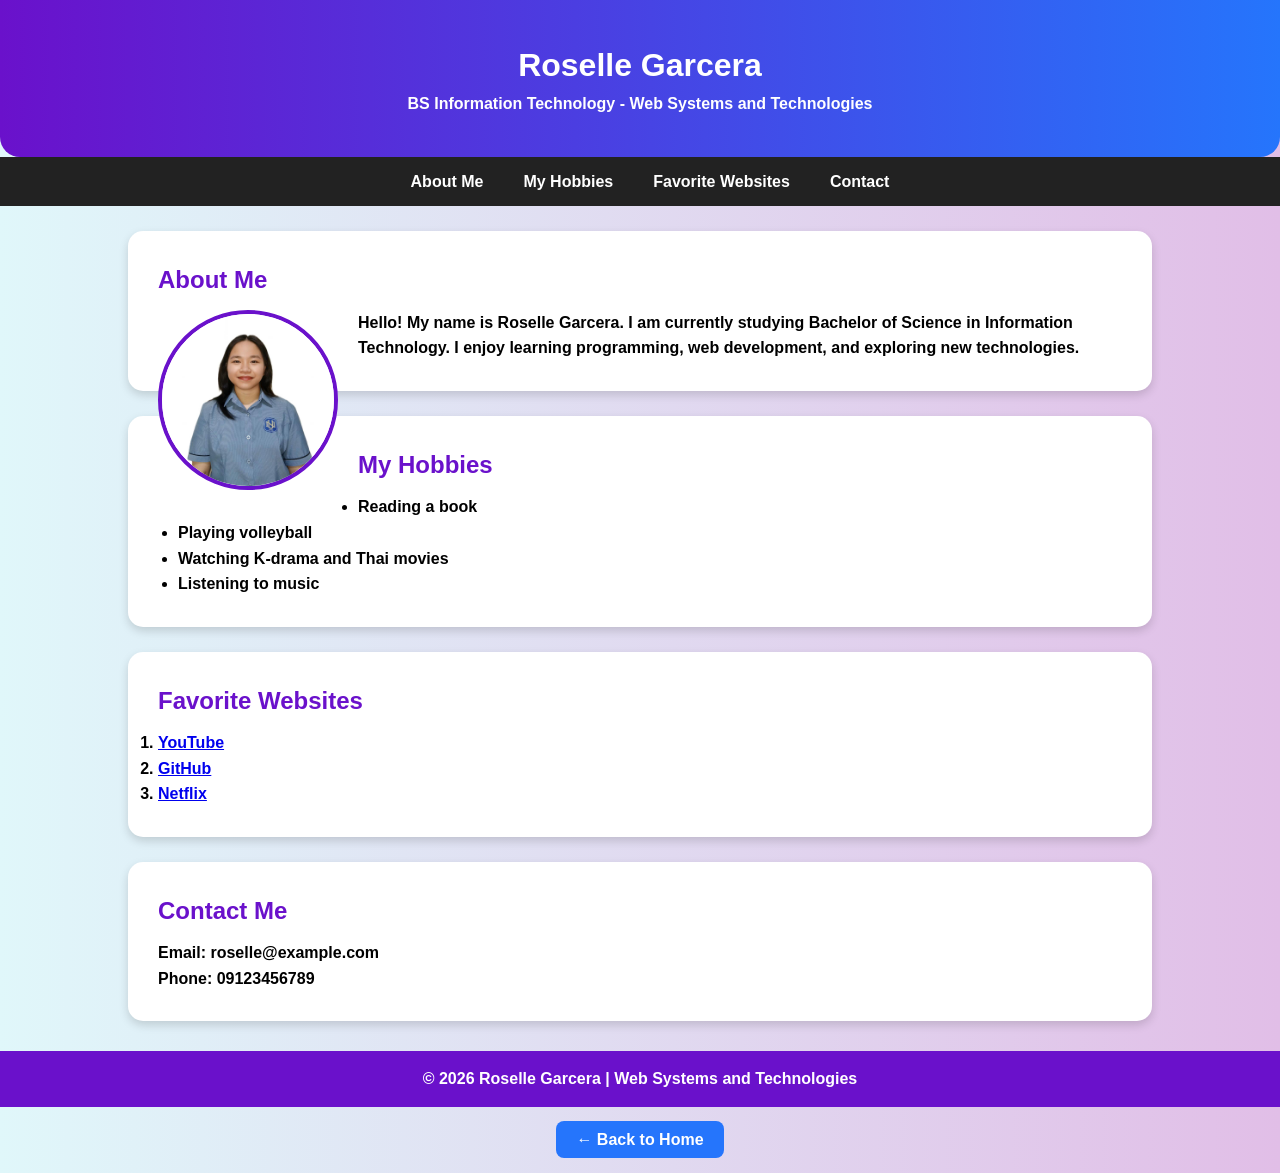
==== about.html @ 8328f9c2 "first commit" ====
<!DOCTYPE html>
<html lang="en">
<head>
    <meta charset="UTF-8">
    <title>My Personal Website</title>
    <link rel="stylesheet" href="about.css">
</head>
 
<body>
 
<header>
    <h1>Roselle Garcera</h1>
    <p>BS Information Technology - Web Systems and Technologies</p>
</header>
 
<nav>
    <ul>
        <li><a href="#about">About Me</a></li>
        <li><a href="#hobbies">My Hobbies</a></li>
        <li><a href="#websites">Favorite Websites</a></li>
        <li><a href="#contact">Contact</a></li>
    </ul>
</nav>
 
<section id="about">
    <h2>About Me</h2>
    <img src="assets/me_picture.jpg" alt="My Photo" class="profile-pic">
    <p>
        Hello! My name is Roselle Garcera. I am currently studying
        Bachelor of Science in Information Technology. I enjoy learning
        programming, web development, and exploring new technologies.
    </p>
</section>
 
<section id="hobbies">
    <h2>My Hobbies</h2>
    <ul>
        <li>Reading a book</li>
        <li>Playing volleyball</li>
        <li>Watching K-drama and Thai movies</li>
        <li>Listening to music</li>
    </ul>
</section>
 
<section id="websites">
    <h2>Favorite Websites</h2>
    <ol>
        <li><a href="https://www.youtube.com" target="_blank">YouTube</a></li>
        <li><a href="https://github.com" target="_blank">GitHub</a></li>
        <li><a href="https://www.netflix.com" target="_blank">Netflix</a></li>
    </ol>
</section>
 
<section id="contact">
    <h2>Contact Me</h2>
    <p>Email: roselle@example.com</p>
    <p>Phone: 09123456789</p>
</section>
 
<footer>
    <p>© 2026 Roselle Garcera | Web Systems and Technologies</p>
</footer>
 
<div class="back-home">
    <a href="index.html">← Back to Home</a>
</div>

</body>
</html>
---- about.css ----
.profile-pic {
    width: 180px;
    height: 180px;
    border-radius: 50%;
    float: left;
    margin: 0 20px 10px 0;
    object-fit: cover;
    border: 4px solid #6a11cb;
}

.profile-pic:hover {
    box-shadow: 0 0 15px #6a11cb;
    transition: 0.3s;
}

/* Reset */
* {
    margin: 0;
    padding: 0;
    box-sizing: border-box;
}
 
/* Body */
body {
    font-family: 'Segoe UI', sans-serif;
    background: linear-gradient(to right, #e0f7fa, #e1bee7);
    line-height: 1.6;
    font-weight: bold;
}
 
/* Header */
header {
    background: linear-gradient(to right, #6a11cb, #2575fc);
    color: white;
    text-align: center;
    padding: 40px;
    border-bottom-left-radius: 20px;
    border-bottom-right-radius: 20px;
}
 
/* Navigation */
nav {
    background: #222;
}
 
nav ul {
    display: flex;
    justify-content: center;
    list-style: none;
    padding: 12px;
}
 
nav li {
    margin: 0 20px;
}
 
nav a {
    color: #fff;
    text-decoration: none;
    font-weight: bold;
    transition: 0.3s;
}
 
nav a:hover {
    color: #00e5ff;
}
 
/* Sections */
section {
    background: white;
    margin: 25px auto;
    padding: 30px;
    width: 80%;
    border-radius: 15px;
    box-shadow: 0 4px 10px rgba(0,0,0,0.15);
    transition: 0.3s;
}
 
section:hover {
    transform: scale(1.02);
}
 
/* Headings */
h2 {
    color: #6a11cb;
    margin-bottom: 10px;
}
 
/* Lists */
ul {
    margin-left: 20px;
}
 
/* Footer */
footer {
    background: #6a11cb;
    color: white;
    text-align: center;
    padding: 15px;
    margin-top: 30px;
}

.back-home {
    text-align: center;
    margin: 20px;
}
 
.back-home a {
    background: #2575fc;
    color: white;
    padding: 10px 20px;
    text-decoration: none;
    border-radius: 8px;
    font-weight: bold;
    transition: 0.3s;
}
 
.back-home a:hover {
    background: #6a11cb;
}
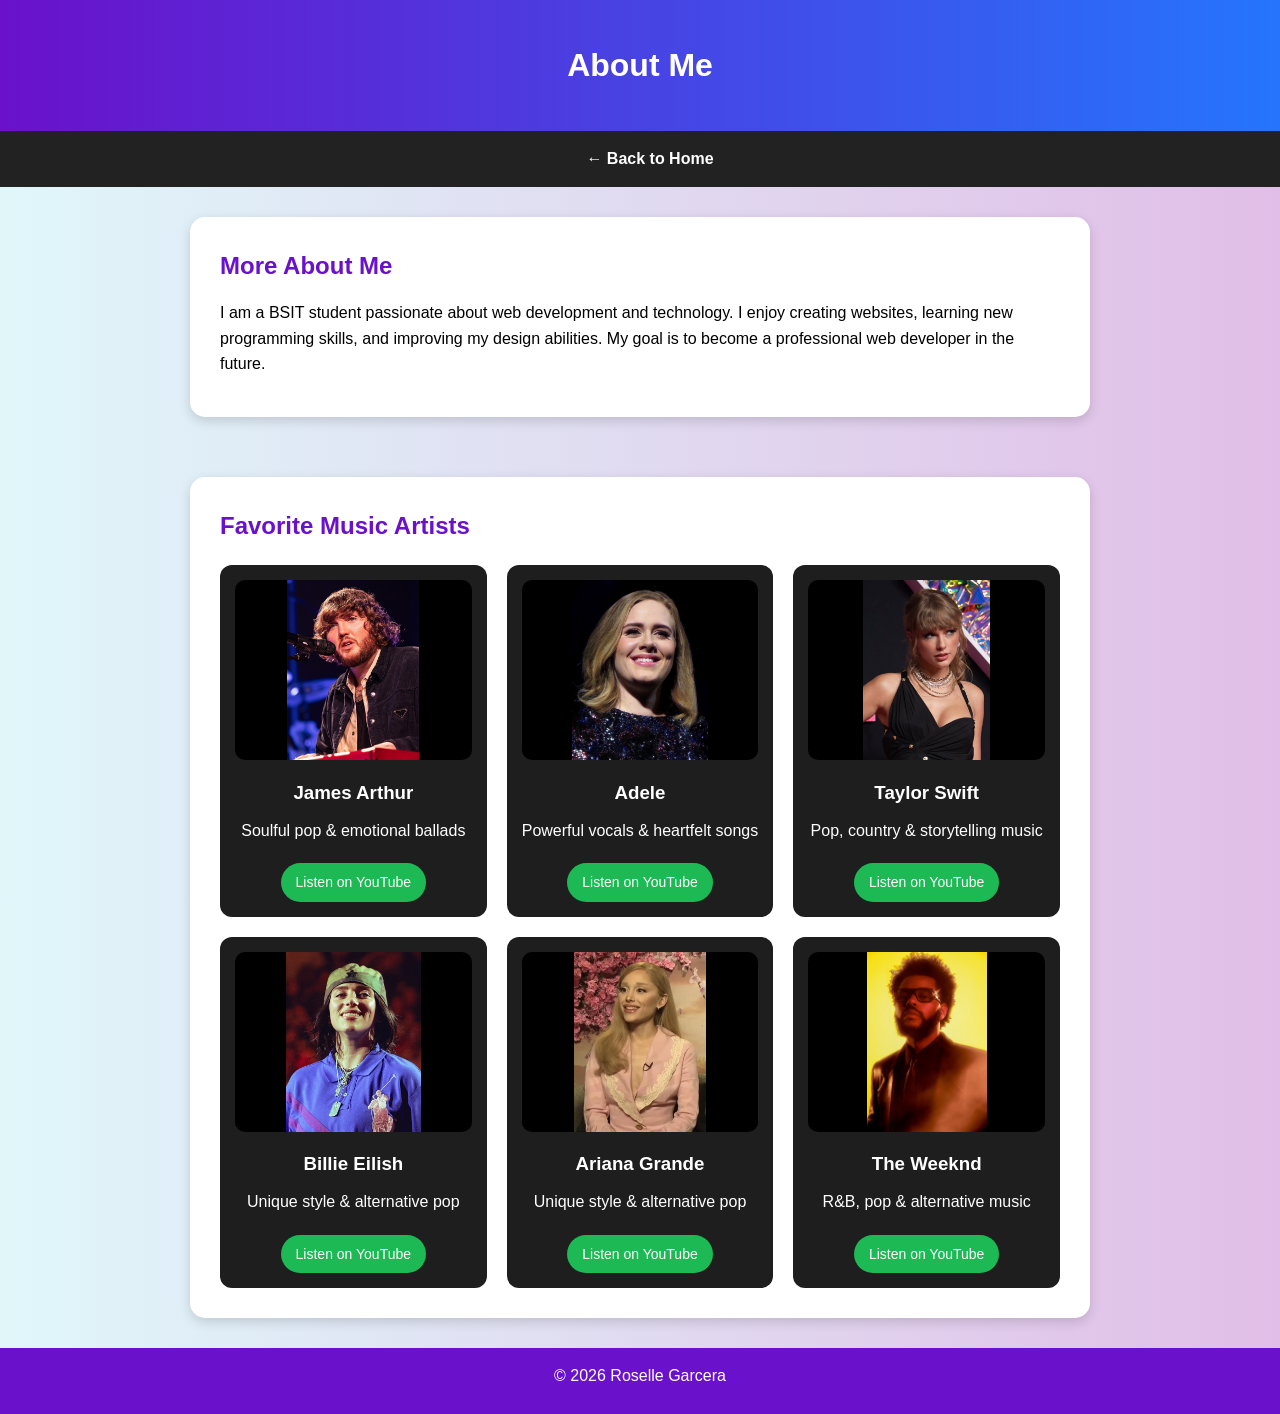
==== commit 20e3a6c9: ""Week 5 - Box Model Improvements"" ====
--- a/about.html
+++ b/about.html
@@ -1,69 +1,86 @@
 <!DOCTYPE html>
 <html lang="en">
 <head>
-    <meta charset="UTF-8">
-    <title>My Personal Website</title>
-    <link rel="stylesheet" href="about.css">
+  <meta charset="UTF-8">
+  <title>About</title>
+  <link rel="stylesheet" href="style.css">
 </head>
- 
+
 <body>
- 
+
 <header>
-    <h1>Roselle Garcera</h1>
-    <p>BS Information Technology - Web Systems and Technologies</p>
+  <h1>About Me</h1>
 </header>
- 
+
 <nav>
-    <ul>
-        <li><a href="#about">About Me</a></li>
-        <li><a href="#hobbies">My Hobbies</a></li>
-        <li><a href="#websites">Favorite Websites</a></li>
-        <li><a href="#contact">Contact</a></li>
-    </ul>
+  <ul>
+    <li><a href="index.html">← Back to Home</a></li>
+  </ul>
 </nav>
- 
-<section id="about">
-    <h2>About Me</h2>
-    <img src="assets/me_picture.jpg" alt="My Photo" class="profile-pic">
-    <p>
-        Hello! My name is Roselle Garcera. I am currently studying
-        Bachelor of Science in Information Technology. I enjoy learning
-        programming, web development, and exploring new technologies.
-    </p>
+
+<section>
+  <h2>More About Me</h2>
+  <p>
+    I am a BSIT student passionate about web development and technology.
+    I enjoy creating websites, learning new programming skills, and improving my
+    design abilities. My goal is to become a professional web developer in the future.
+  </p>
 </section>
- 
-<section id="hobbies">
-    <h2>My Hobbies</h2>
-    <ul>
-        <li>Reading a book</li>
-        <li>Playing volleyball</li>
-        <li>Watching K-drama and Thai movies</li>
-        <li>Listening to music</li>
-    </ul>
+
+<!--  MUSIC SECTION -->
+<section>
+  <h2>Favorite Music Artists </h2>
+
+  <div class="music-container">
+
+    <div class="music-card">
+      <img src="assets/james_arthur.png">
+      <h3>James Arthur</h3>
+      <p>Soulful pop & emotional ballads</p>
+      <a href="https://www.youtube.com/results?search_query=james+arthur+songs" target="_blank">Listen on YouTube</a>
+    </div>
+
+    <div class="music-card">
+      <img src="assets/adele.png">
+      <h3>Adele</h3>
+      <p>Powerful vocals & heartfelt songs</p>
+      <a href="https://www.youtube.com/results?search_query=adele+songs" target="_blank">Listen on YouTube</a>
+    </div>
+
+    <div class="music-card">
+      <img src="assets/taylor_swift.png">
+      <h3>Taylor Swift</h3>
+      <p>Pop, country & storytelling music</p>
+      <a href="https://www.youtube.com/results?search_query=taylor+swift+songs" target="_blank">Listen on YouTube</a>
+    </div>
+
+    <div class="music-card">
+      <img src="assets/billie_eilish.png">
+      <h3>Billie Eilish</h3>
+      <p>Unique style & alternative pop</p>
+      <a href="https://www.youtube.com/results?search_query=billie+eilish+songs" target="_blank">Listen on YouTube</a>
+    </div>
+
+    <div class="music-card">
+      <img src="assets/ariana_grande.png">
+      <h3>Ariana Grande</h3>
+      <p>Unique style & alternative pop</p>
+      <a href="https://www.youtube.com/results?search_query=ariana+grande+songs" target="_blank">Listen on YouTube</a>
+    </div>
+
+    <div class="music-card">
+      <img src="assets/the_weeknd.png">
+      <h3>The Weeknd</h3>
+      <p>R&B, pop & alternative music</p>
+      <a href="https://www.youtube.com/results?search_query=the+weeknd+songs" target="_blank">Listen on YouTube</a>
+    </div>
+
+  </div>
 </section>
- 
-<section id="websites">
-    <h2>Favorite Websites</h2>
-    <ol>
-        <li><a href="https://www.youtube.com" target="_blank">YouTube</a></li>
-        <li><a href="https://github.com" target="_blank">GitHub</a></li>
-        <li><a href="https://www.netflix.com" target="_blank">Netflix</a></li>
-    </ol>
-</section>
- 
-<section id="contact">
-    <h2>Contact Me</h2>
-    <p>Email: roselle@example.com</p>
-    <p>Phone: 09123456789</p>
-</section>
- 
+
 <footer>
-    <p>© 2026 Roselle Garcera | Web Systems and Technologies</p>
+  <p>© 2026 Roselle Garcera</p>
 </footer>
- 
-<div class="back-home">
-    <a href="index.html">← Back to Home</a>
-</div>
 
 </body>
 </html>
--- a/style.css
+++ b/style.css
@@ -0,0 +1,180 @@
+/* RESET */
+* {
+  margin: 0;
+  padding: 0;
+  box-sizing: border-box;
+}
+
+/* BODY */
+body {
+  font-family: "Segoe UI", sans-serif;
+  background: linear-gradient(to right, #e0f7fa, #e1bee7);
+  line-height: 1.6;
+}
+
+/* HEADER */
+header {
+  background: linear-gradient(to right, #6a11cb, #2575fc);
+  color: white;
+  text-align: center;
+  padding: 40px;
+}
+
+/* NAV */
+nav {
+  background: #222;
+}
+
+nav ul {
+  display: flex;
+  justify-content: center;
+  list-style: none;
+  padding: 15px;
+}
+
+nav li {
+  margin: 0 20px;
+}
+
+nav a {
+  color: white;
+  text-decoration: none;
+  font-weight: bold;
+}
+
+nav a:hover {
+  color: #00e5ff;
+}
+
+/* SECTION */
+section {
+  background: white;
+  margin: 30px auto;
+  padding: 30px;
+  width: 85%;
+  max-width: 900px;
+  border-radius: 15px;
+  box-shadow: 0 4px 12px rgba(0, 0, 0, 0.15);
+  transition: 0.3s;
+}
+
+section:hover {
+  transform: translateY(-5px);
+}
+
+/* ABOUT FLEX */
+.about-container {
+  display: flex;
+  align-items: center;
+  gap: 20px;
+  flex-wrap: wrap;
+}
+
+/* IMAGE */
+.profile-pic {
+  width: 180px;
+  height: 180px;
+  border-radius: 50%;
+  object-fit: cover;
+  border: 4px solid #6a11cb;
+}
+
+/* TEXT */
+h2 {
+  color: #6a11cb;
+  margin-bottom: 15px;
+}
+
+p {
+  margin-bottom: 10px;
+}
+
+/* LIST */
+ul,
+ol {
+  margin-left: 20px;
+}
+
+/* FOOTER */
+footer {
+  background: #6a11cb;
+  color: white;
+  text-align: center;
+  padding: 15px;
+  margin-top: 30px;
+}
+
+/* Make page full height */
+html,
+body {
+  height: 100%;
+}
+
+/* Use flexbox layout */
+body {
+  display: flex;
+  flex-direction: column;
+}
+
+/* Push footer down */
+footer {
+  margin-top: auto;
+}
+
+/* MUSIC SECTION */
+.music-container {
+  display: grid;
+  grid-template-columns: repeat(auto-fit, minmax(200px, 1fr));
+  gap: 20px;
+  margin-top: 20px;
+}
+
+/* CARD */
+.music-card {
+  background: #1e1e1e;
+  color: white;
+  border-radius: 12px;
+  padding: 15px;
+  text-align: center;
+  transition: 0.3s;
+}
+
+/* HOVER EFFECT */
+.music-card:hover {
+  transform: translateY(-8px);
+  box-shadow: 0 8px 20px rgba(0, 0, 0, 0.3);
+}
+
+/* IMAGE FIX */
+.music-card img {
+  width: 100%;
+  height: 180px;
+  object-fit: contain;   /* shows full image */
+  object-position: center; /* centers image */
+  border-radius: 10px;
+  background: #000; /* optional: clean background */
+}
+
+/* TEXT */
+.music-card h3 {
+  margin: 10px 0;
+}
+
+/* BUTTON */
+.music-card a {
+  display: inline-block;
+  margin-top: 10px;
+  padding: 8px 15px;
+  background: #1db954; /* Spotify green */
+  color: white;
+  text-decoration: none;
+  border-radius: 20px;
+  font-size: 14px;
+  transition: 0.3s;
+}
+
+.music-card a:hover {
+  background: #17a74a;
+}
+
+
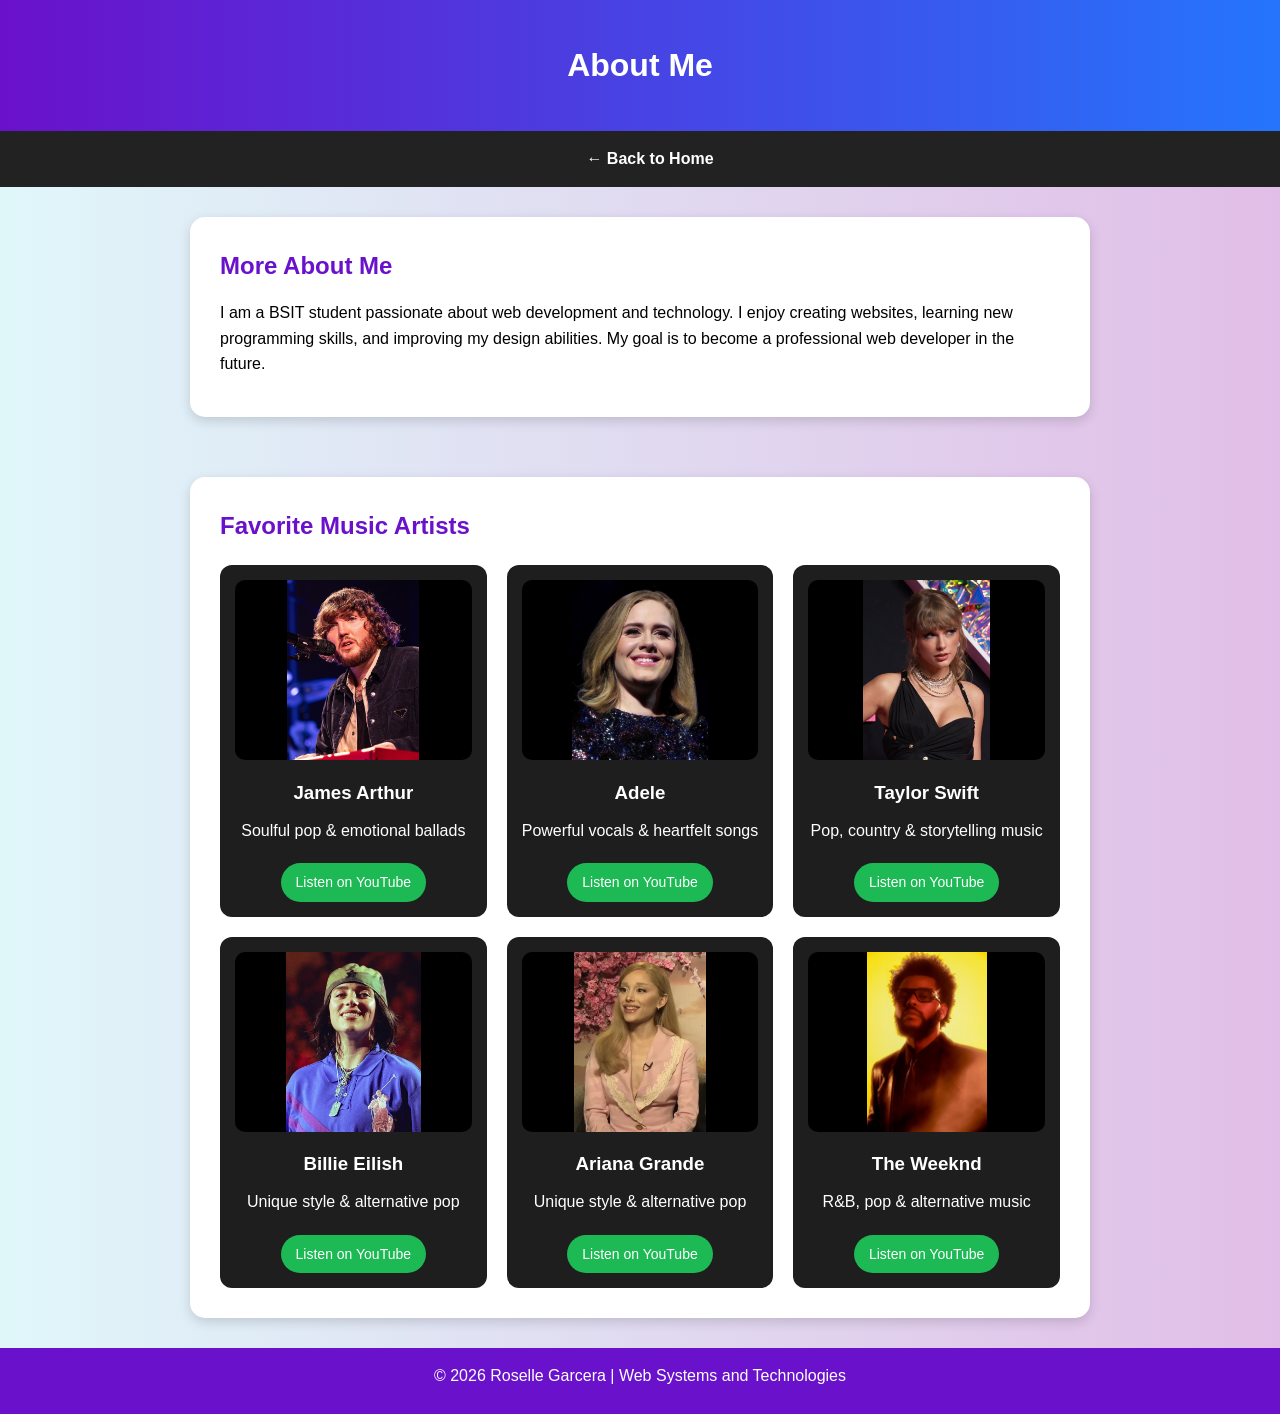
==== commit 16f6073c: ""Week 5 - Box Model Improvements"" ====
--- a/about.html
+++ b/about.html
@@ -79,7 +79,7 @@
 </section>
 
 <footer>
-  <p>© 2026 Roselle Garcera</p>
+  <p>© 2026 Roselle Garcera | Web Systems and Technologies</p>
 </footer>
 
 </body>
--- a/style.css
+++ b/style.css
@@ -10,6 +10,10 @@
   font-family: "Segoe UI", sans-serif;
   background: linear-gradient(to right, #e0f7fa, #e1bee7);
   line-height: 1.6;
+
+  display: flex;
+  flex-direction: column;
+  min-height: 100vh;
 }
 
 /* HEADER */
@@ -44,6 +48,57 @@
 
 nav a:hover {
   color: #00e5ff;
+}
+
+/* ✅ HERO CENTER SECTION (IMPROVED) */
+#hero {
+  flex: 1;
+  display: flex;
+  justify-content: center;
+  align-items: center;
+  flex-direction: column;
+  text-align: center;
+
+  padding: 60px 20px; /* FIX spacing */
+  animation: fadeIn 1s ease-in-out;
+}
+
+/* MAIN TITLE */
+#hero h1 {
+  font-size: 3rem;
+  font-weight: 700;
+  color: #333;
+}
+
+/* FIRST TEXT (name/introduction) */
+#hero p:first-of-type {
+  font-size: 1.3rem;
+  font-weight: 500;
+  color: #444;
+}
+
+/* SECOND TEXT (highlight line) */
+#hero p:last-of-type {
+  font-size: 1.2rem;
+  color: #6a11cb;
+  font-weight: bold;
+  max-width: 600px;
+  line-height: 1.6;
+}
+
+/* OPTIONAL BUTTON */
+.hero-btn {
+  margin-top: 20px;
+  padding: 10px 20px;
+  background: #6a11cb;
+  color: white;
+  border-radius: 25px;
+  text-decoration: none;
+  transition: 0.3s;
+}
+
+.hero-btn:hover {
+  background: #2575fc;
 }
 
 /* SECTION */
@@ -101,23 +156,6 @@
   color: white;
   text-align: center;
   padding: 15px;
-  margin-top: 30px;
-}
-
-/* Make page full height */
-html,
-body {
-  height: 100%;
-}
-
-/* Use flexbox layout */
-body {
-  display: flex;
-  flex-direction: column;
-}
-
-/* Push footer down */
-footer {
   margin-top: auto;
 }
 
@@ -139,7 +177,6 @@
   transition: 0.3s;
 }
 
-/* HOVER EFFECT */
 .music-card:hover {
   transform: translateY(-8px);
   box-shadow: 0 8px 20px rgba(0, 0, 0, 0.3);
@@ -149,10 +186,10 @@
 .music-card img {
   width: 100%;
   height: 180px;
-  object-fit: contain;   /* shows full image */
-  object-position: center; /* centers image */
+  object-fit: contain;
+  object-position: center;
   border-radius: 10px;
-  background: #000; /* optional: clean background */
+  background: #000;
 }
 
 /* TEXT */
@@ -165,7 +202,7 @@
   display: inline-block;
   margin-top: 10px;
   padding: 8px 15px;
-  background: #1db954; /* Spotify green */
+  background: #1db954;
   color: white;
   text-decoration: none;
   border-radius: 20px;
@@ -177,4 +214,14 @@
   background: #17a74a;
 }
 
-
+/* ANIMATION */
+@keyframes fadeIn {
+  from {
+    opacity: 0;
+    transform: translateY(20px);
+  }
+  to {
+    opacity: 1;
+    transform: translateY(0);
+  }
+}
